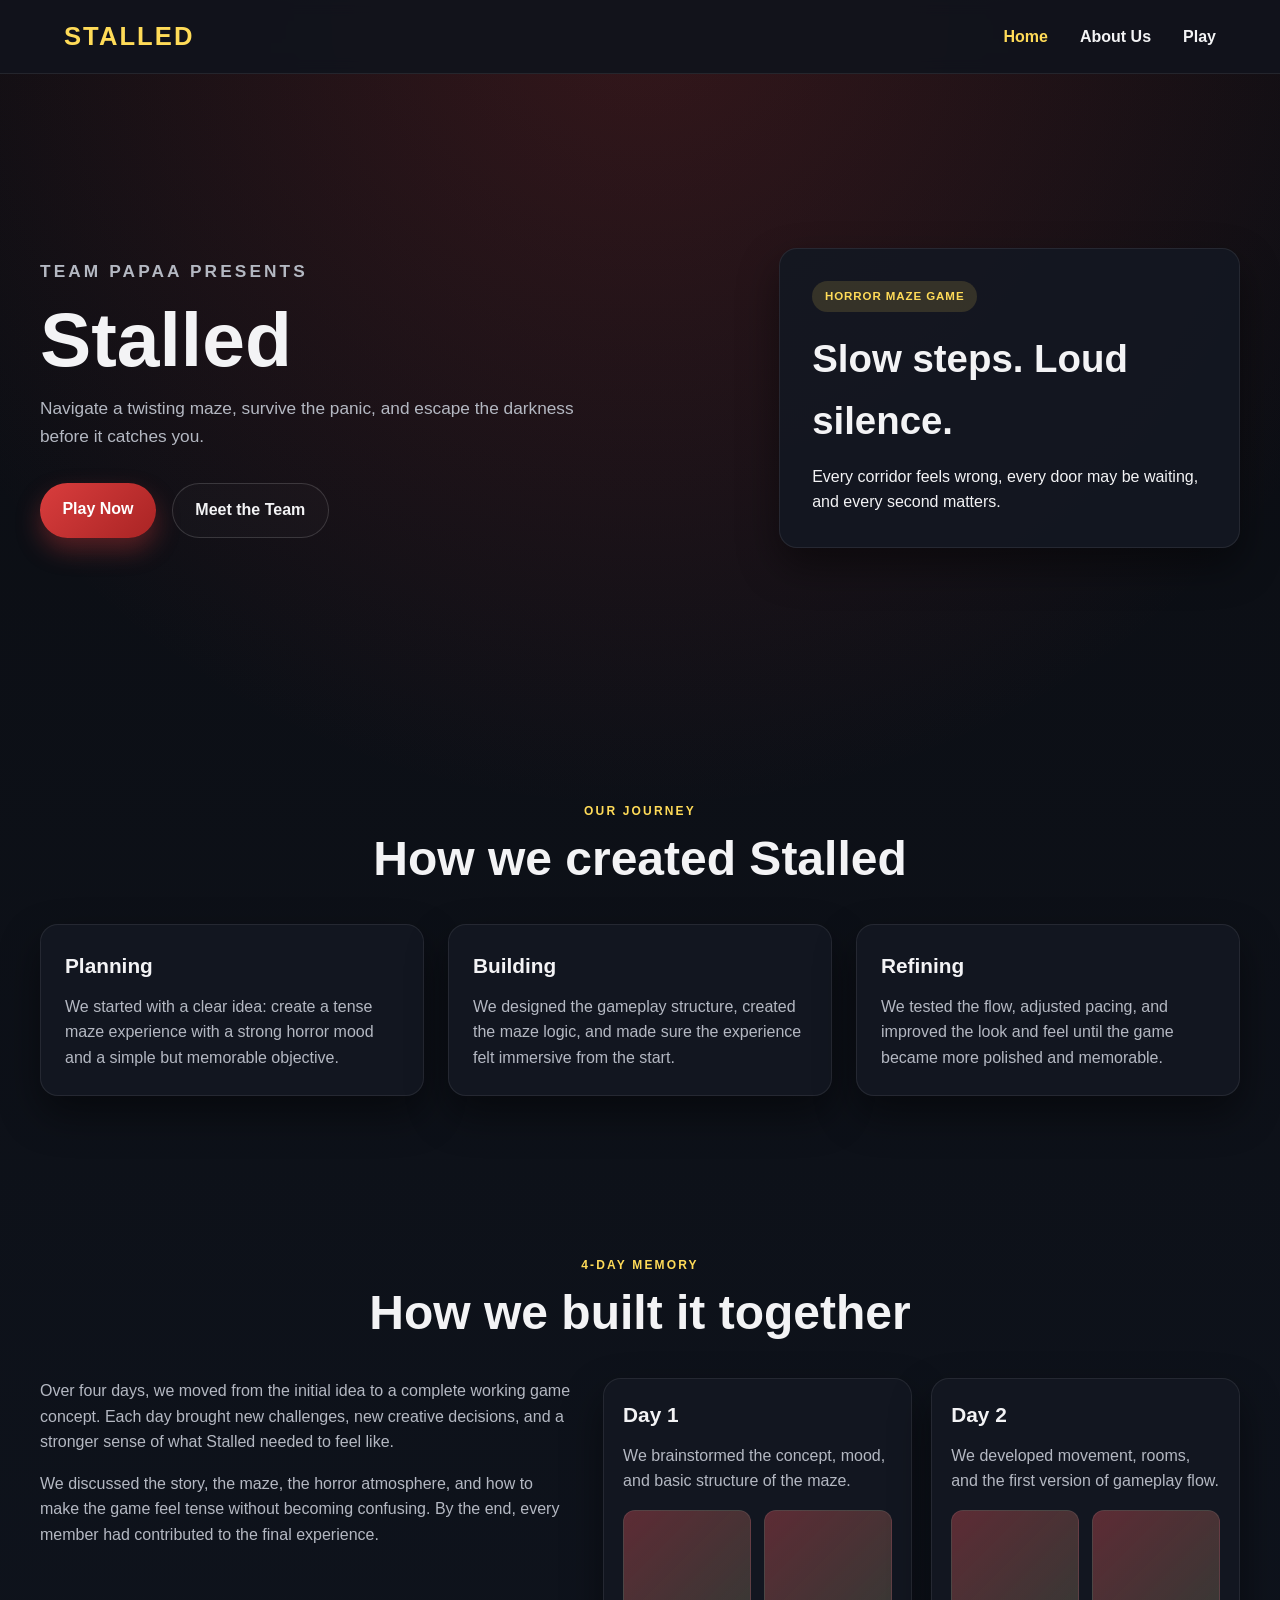
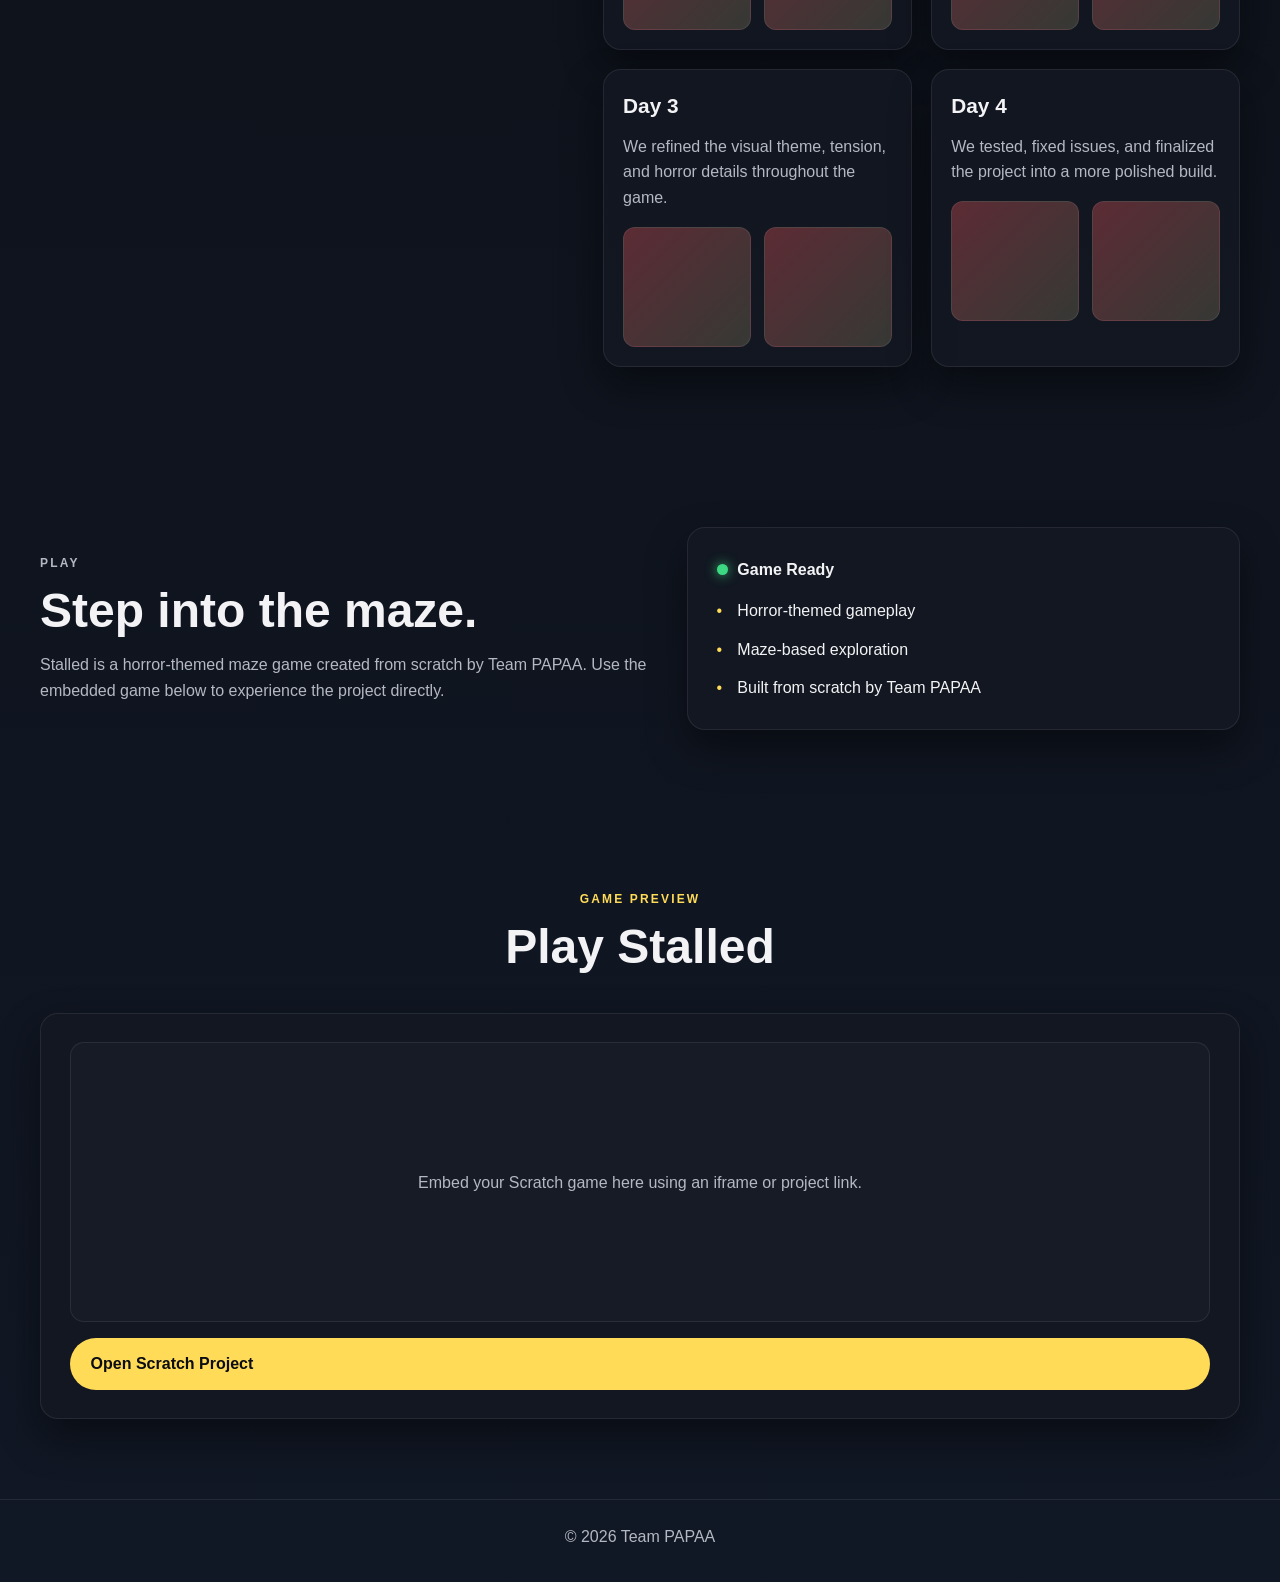
==== index.html @ a06e524e "Initial Commit" ====
<!doctype html>
<html lang="en">
  <head>
    <meta charset="UTF-8" />
    <meta name="viewport" content="width=device-width, initial-scale=1.0" />
    
    <meta
      name="description"
      content="Stalled is a horror-themed maze game created by Team PAPAA."
    />
    <title>Stalled | Team PAPAA</title>
    <link rel="stylesheet" href="style.css" />
  </head>
  <body>
    <header>
      <nav class="navbar" aria-label="Main navigation">
        <div class="nav-logo">Stalled</div>
        <ul class="nav-links">
          <li><a href="#home">Home</a></li>
          <li><a href="about.html">About Us</a></li>
          <li><a href="#play">Play</a></li>
        </ul>
      </nav>
    </header>

    <main>
      <section id="home" class="hero">
        <div class="hero-copy">
          <p class="eyebrow">Team PAPAA presents</p>
          <h1>Stalled</h1>
          <p>
            Navigate a twisting maze, survive the panic, and escape the darkness
            before it catches you.
          </p>
          <div class="hero-actions">
            <a class="button primary" href="#play">Play Now</a>
            <a class="button secondary" href="about.html">Meet the Team</a>
          </div>
        </div>

        <div class="hero-card" aria-label="Game concept card">
          <span class="card-tag">Horror Maze Game</span>
          <h2>Slow steps. Loud silence.</h2>
          <p>
            Every corridor feels wrong, every door may be waiting, and every second
            matters.
          </p>
        </div>
      </section>

      <section class="info-section">
        <div class="section-heading">
          <p class="eyebrow">Our Journey</p>
          <h2>How we created Stalled</h2>
        </div>

        <div class="feature-grid">
          <article class="feature">
            <h3>Planning</h3>
            <p>
              We started with a clear idea: create a tense maze experience with a
              strong horror mood and a simple but memorable objective.
            </p>
          </article>

          <article class="feature">
            <h3>Building</h3>
            <p>
              We designed the gameplay structure, created the maze logic, and made
              sure the experience felt immersive from the start.
            </p>
          </article>

          <article class="feature">
            <h3>Refining</h3>
            <p>
              We tested the flow, adjusted pacing, and improved the look and feel
              until the game became more polished and memorable.
            </p>
          </article>
        </div>
      </section>

      <section class="process-section">
        <div class="section-heading">
          <p class="eyebrow">4-Day Memory</p>
          <h2>How we built it together</h2>
        </div>

        <div class="process-layout">
          <div class="process-copy">
            <p>
              Over four days, we moved from the initial idea to a complete working
              game concept. Each day brought new challenges, new creative decisions,
              and a stronger sense of what Stalled needed to feel like.
            </p>
            <p>
              We discussed the story, the maze, the horror atmosphere, and how to make
              the game feel tense without becoming confusing. By the end, every member
              had contributed to the final experience.
            </p>
          </div>

          <div class="process-grid">
            <article class="day-card">
              <h3>Day 1</h3>
              <p>We brainstormed the concept, mood, and basic structure of the maze.</p>
              <div class="day-gallery">
                <div class="gallery-photo"></div>
                <div class="gallery-photo"></div>
              </div>
            </article>

            <article class="day-card">
              <h3>Day 2</h3>
              <p>We developed movement, rooms, and the first version of gameplay flow.</p>
              <div class="day-gallery">
                <div class="gallery-photo"></div>
                <div class="gallery-photo"></div>
              </div>
            </article>

            <article class="day-card">
              <h3>Day 3</h3>
              <p>We refined the visual theme, tension, and horror details throughout the game.</p>
              <div class="day-gallery">
                <div class="gallery-photo"></div>
                <div class="gallery-photo"></div>
              </div>
            </article>

            <article class="day-card">
              <h3>Day 4</h3>
              <p>We tested, fixed issues, and finalized the project into a more polished build.</p>
              <div class="day-gallery">
                <div class="gallery-photo"></div>
                <div class="gallery-photo"></div>
              </div>
            </article>
          </div>
        </div>
      </section>

      <section id="play" class="play-section">
        <div class="play-copy">
          <p class="eyebrow">Play</p>
          <h2>Step into the maze.</h2>
          <p>
            Stalled is a horror-themed maze game created from scratch by Team PAPAA.
            Use the embedded game below to experience the project directly.
          </p>
        </div>

        <div class="play-panel">
          <div class="status">
            <span class="status-dot"></span>
            <span>Game Ready</span>
          </div>
          <ul>
            <li>Horror-themed gameplay</li>
            <li>Maze-based exploration</li>
            <li>Built from scratch by Team PAPAA</li>
          </ul>
        </div>
      </section>

      <section class="final-showcase">
        <div class="section-heading">
          <p class="eyebrow">Game Preview</p>
          <h2>Play Stalled</h2>
        </div>

        <div class="game-card">
          <div class="embed-box">
            <p>Embed your Scratch game here using an iframe or project link.</p>
          </div>
          <a
            class="scratch-button"
            href="https://www.scratch.mit.edu"
            target="_blank"
            rel="noreferrer"
          >
            Open Scratch Project
          </a>
        </div>
      </section>
    </main>

    <footer class="site-footer">
      <p>© <span id="year"></span> Team PAPAA</p>
    </footer>

    <script src="script.js"></script>
  </body>
</html>
---- style.css ----
:root {
  --bg: #0b0d12;
  --bg-soft: #151922;
  --panel: rgba(19, 24, 34, 0.9);
  --panel-border: rgba(255, 255, 255, 0.08);
  --text: #f3f3f5;
  --muted: #b4b8c2;
  --primary: #d93d3d;
  --primary-dark: #a92424;
  --accent: #ffdb58;
  --accent-soft: rgba(255, 219, 88, 0.14);
  --shadow: rgba(0, 0, 0, 0.45);
}

* {
  margin: 0;
  padding: 0;
  box-sizing: border-box;
  font-family: "Segoe UI", Tahoma, Geneva, Verdana, sans-serif;
}

html {
  scroll-behavior: smooth;
}

body {
  background:
    radial-gradient(circle at top, rgba(217, 61, 61, 0.2), transparent 25%),
    linear-gradient(180deg, var(--bg) 0%, #111825 100%);
  color: var(--text);
  line-height: 1.6;
}

a {
  color: inherit;
}

img {
  max-width: 100%;
  display: block;
}

.navbar {
  display: flex;
  justify-content: space-between;
  align-items: center;
  padding: 1rem 5%;
  background-color: rgba(17, 20, 28, 0.95);
  color: white;
  position: sticky;
  top: 0;
  z-index: 1000;
  border-bottom: 1px solid rgba(255, 255, 255, 0.08);
  backdrop-filter: blur(8px);
}

.nav-logo {
  font-size: 1.6rem;
  font-weight: 800;
  letter-spacing: 0.08em;
  text-transform: uppercase;
  color: var(--accent);
}

.nav-links {
  display: flex;
  list-style: none;
  gap: 2rem;
}

.nav-links a {
  text-decoration: none;
  color: var(--text);
  font-weight: 600;
  transition: color 0.3s ease, transform 0.2s ease;
}

.nav-links a:hover,
.nav-links a.active {
  color: var(--accent);
  transform: translateY(-1px);
}

main {
  width: min(1200px, calc(100% - 2rem));
  margin: 0 auto;
}

.hero,
.info-section,
.play-section,
.process-section,
.about-story,
.team-section,
.final-showcase {
  padding: 5rem 0;
}

.about-story {
  min-height: 100vh;
  display: flex;
  align-items: center;
  justify-content: center;
  padding-top: 3rem;
}

.story-stage {
  width: min(1200px, calc(100% - 2rem));
  margin: 0 auto;
  display: grid;
  grid-template-columns: minmax(0, 1.2fr) minmax(320px, 0.8fr);
  align-items: center;
  gap: 2rem;
  min-height: 36vh;
}

.letter-reveal {
  --slide-dir: 1;
  display: flex;
  justify-content: center;
  align-items: center;
  gap: 0.4rem;
  flex-wrap: wrap;
  width: 100%;
  min-height: 150px;
  transition: transform 0.8s ease;
}

.story-panel {
  display: flex;
  align-items: center;
  justify-content: center;
  min-height: 300px;
}

.story-panel .member-story {
  display: grid;
  width: 100%;
  max-width: 520px;
  grid-template-columns: 180px 1fr;
  gap: 1rem;
  align-items: center;
  margin: 0;
  padding: 1.25rem;
  border-radius: 22px;
  background: rgba(19, 24, 34, 0.7);
  border: 1px solid rgba(255, 255, 255, 0.08);
  box-shadow: 0 22px 40px rgba(0, 0, 0, 0.25);
  opacity: 1;
  transform: none;
}

.story-panel .member-story.active {
  animation: storyReveal 0.9s cubic-bezier(0.22, 1, 0.36, 1);
}

.papaa-letter {
  display: inline-flex;
  align-items: center;
  justify-content: center;
  min-width: 100px;
  height: 100px;
  border-radius: 20px;
  font-size: clamp(3rem, 7vw, 5.5rem);
  font-weight: 800;
  color: rgba(255, 255, 255, 0.18);
  background: transparent;
  transition: all 0.7s ease;
  transform: translateX(0) scale(0.85);
  opacity: 0.25;
}

.papaa-letter.is-active {
  color: var(--accent);
  transform: translateX(-10px) scale(1.18);
  opacity: 1;
  text-shadow: 0 0 24px rgba(255, 219, 88, 0.45);
  animation: letterReveal 0.9s cubic-bezier(0.22, 1, 0.36, 1);
}

@keyframes letterReveal {
  0% {
    opacity: 0;
    transform: translateX(calc(var(--slide-dir) * 120px)) scale(0.45);
    filter: blur(5px);
  }
  45% {
    opacity: 0.75;
  }
  100% {
    opacity: 1;
    transform: translateX(-10px) scale(1.18);
    filter: blur(0);
  }
}

.member-role {
  display: inline-block;
  margin-bottom: 0.2rem;
  color: var(--accent);
  font-size: 0.78rem;
  letter-spacing: 0.1em;
  text-transform: uppercase;
  font-weight: 700;
}

.hero {
  display: grid;
  grid-template-columns: 1.2fr 0.8fr;
  align-items: center;
  gap: 3rem;
  min-height: 72vh;
}

.eyebrow {
  text-transform: uppercase;
  letter-spacing: 0.18em;
  color: var(--accent);
  font-size: 0.75rem;
  font-weight: 700;
  margin-bottom: 0.8rem;
}

.hero-copy h1,
.section-heading h2,
.play-copy h2,
.story-header h2 {
  line-height: 1.05;
  margin-bottom: 1rem;
}

.hero-copy h1 {
  font-size: clamp(3rem, 6vw, 5.5rem);
}

.hero-copy p,
.story-header p,
.feature p,
.play-copy p,
.member-card p,
.day-card p,
.team-intro p,
.about-text p,
.game-card p {
  color: var(--muted);
}

.hero-copy p {
  max-width: 560px;
  font-size: 1.08rem;
}

.hero-actions {
  display: flex;
  flex-wrap: wrap;
  gap: 1rem;
  margin-top: 2rem;
}

.button {
  display: inline-block;
  text-decoration: none;
  padding: 0.85rem 1.4rem;
  border-radius: 999px;
  font-weight: 700;
  transition: transform 0.2s ease, box-shadow 0.2s ease;
}

.button:hover {
  transform: translateY(-2px);
}

.button.primary {
  background: linear-gradient(135deg, var(--primary) 0%, var(--primary-dark) 100%);
  color: white;
  box-shadow: 0 12px 25px rgba(217, 61, 61, 0.35);
}

.button.secondary {
  border: 1px solid rgba(255, 255, 255, 0.15);
  color: var(--text);
  background: rgba(255, 255, 255, 0.02);
}

.hero-card,
.feature,
.play-panel,
.game-card,
.day-card,
.member-card,
.about-card,
.photo-card,
.team-photo-card {
  background: var(--panel);
  border: 1px solid var(--panel-border);
  border-radius: 18px;
  box-shadow: 0 18px 40px var(--shadow);
}

.hero-card {
  padding: 2rem;
}

.card-tag {
  display: inline-block;
  padding: 0.4rem 0.8rem;
  border-radius: 999px;
  background: var(--accent-soft);
  color: var(--accent);
  font-size: 0.72rem;
  font-weight: 700;
  letter-spacing: 0.08em;
  text-transform: uppercase;
  margin-bottom: 1rem;
}

.hero-card h2 {
  font-size: clamp(1.7rem, 3vw, 2.5rem);
  margin-bottom: 0.8rem;
}

.section-heading {
  text-align: center;
  margin-bottom: 2.5rem;
}

.section-heading h2,
.play-copy h2,
.story-header h2 {
  font-size: clamp(2rem, 4vw, 3rem);
}

.feature-grid {
  display: grid;
  grid-template-columns: repeat(3, minmax(0, 1fr));
  gap: 1.5rem;
}

.feature {
  padding: 1.5rem;
}

.feature h3,
.member-card h3,
.day-card h3,
.game-card h3 {
  margin-bottom: 0.7rem;
  font-size: 1.3rem;
}

.play-section {
  display: grid;
  grid-template-columns: 1fr 0.9fr;
  align-items: center;
  gap: 2rem;
  padding-bottom: 5rem;
}

.play-panel,
.game-card,
.about-card {
  padding: 1.8rem;
}

.status {
  display: inline-flex;
  align-items: center;
  gap: 0.6rem;
  margin-bottom: 1rem;
  font-weight: 700;
  color: var(--text);
}

.status-dot {
  width: 0.7rem;
  height: 0.7rem;
  border-radius: 50%;
  background: #3dd982;
  box-shadow: 0 0 12px rgba(61, 217, 130, 0.9);
}

.play-panel ul {
  list-style: none;
  display: grid;
  gap: 0.8rem;
}

.play-panel li {
  position: relative;
  padding-left: 1.3rem;
}

.play-panel li::before {
  content: "•";
  position: absolute;
  left: 0;
  color: var(--accent);
}

.game-card {
  display: flex;
  flex-direction: column;
  gap: 1rem;
}

.embed-box {
  background: rgba(255, 255, 255, 0.02);
  border: 1px solid rgba(255, 255, 255, 0.08);
  border-radius: 14px;
  min-height: 280px;
  display: flex;
  align-items: center;
  justify-content: center;
  padding: 1.5rem;
  text-align: center;
  color: var(--muted);
}

.scratch-button {
  display: inline-block;
  text-decoration: none;
  background: #ffdb58;
  color: #0b0d12;
  font-weight: 800;
  padding: 0.8rem 1.3rem;
  border-radius: 999px;
  transition: transform 0.2s ease;
}

.scratch-button:hover {
  transform: translateY(-2px);
}

.process-layout {
  display: grid;
  grid-template-columns: 1fr 1.2fr;
  gap: 2rem;
  align-items: start;
}

.process-copy {
  display: flex;
  flex-direction: column;
  gap: 1rem;
}

.process-copy h2 {
  font-size: clamp(2.1rem, 3vw, 3rem);
}

.process-copy p {
  color: var(--muted);
}

.process-grid {
  display: grid;
  grid-template-columns: repeat(2, minmax(0, 1fr));
  gap: 1.2rem;
}

.day-card {
  padding: 1.2rem;
}

.day-gallery {
  display: grid;
  grid-template-columns: repeat(2, minmax(0, 1fr));
  gap: 0.8rem;
  margin-top: 1rem;
}

.gallery-photo {
  min-height: 120px;
  border-radius: 12px;
  background:
    linear-gradient(135deg, rgba(217, 61, 61, 0.35), rgba(255, 219, 88, 0.12)),
    #1a2230;
  border: 1px solid rgba(255, 255, 255, 0.08);
}

.story-header {
  text-align: center;
  margin-bottom: 2rem;
}

.team-grid {
  display: grid;
  grid-template-columns: repeat(5, minmax(0, 1fr));
  gap: 1rem;
}

.member-card {
  padding: 1rem;
}

.member-photo {
  width: 100%;
  min-height: 180px;
  border-radius: 14px;
  margin-bottom: 1rem;
  background: linear-gradient(135deg, rgba(255, 219, 88, 0.18), rgba(217, 61, 61, 0.18)), #1a2230;
  border: 1px solid rgba(255, 255, 255, 0.08);
}

.member-role {
  display: inline-block;
  margin-bottom: 0.7rem;
  color: var(--accent);
  font-weight: 700;
  font-size: 0.78rem;
  letter-spacing: 0.08em;
  text-transform: uppercase;
}

.member-story {
  display: none;
  grid-template-columns: 220px 1fr;
  gap: 1rem;
  align-items: center;
  max-width: 980px;
  margin: 0 auto 0.75rem;
  padding: 1.1rem 1.5rem;
  border: 1px solid rgba(255, 255, 255, 0.08);
  border-radius: 22px;
  background: rgba(19, 24, 34, 0.7);
  opacity: 0;
  transform: translateY(18px);
  transition: opacity 0.7s ease, transform 0.8s ease;
}

.member-story.active {
  display: grid;
  opacity: 1;
  transform: translateY(0);
  box-shadow: 0 22px 40px rgba(0, 0, 0, 0.25);
  animation: storyReveal 0.9s cubic-bezier(0.22, 1, 0.36, 1);
}


@keyframes storyReveal {
  0% {
    opacity: 0;
    transform: translateX(32px) translateY(12px);
  }
  100% {
    opacity: 1;
    transform: translateX(0) translateY(0);
  }
}

.story-copy {
  display: flex;
  flex-direction: column;
  gap: 0.7rem;
  opacity: 0;
  transform: translateY(12px);
  animation: storyCopyReveal 0.8s ease forwards;
  animation-delay: 0.45s;
}

@keyframes storyCopyReveal {
  0% {
    opacity: 0;
    transform: translateY(18px);
  }
  100% {
    opacity: 1;
    transform: translateY(0);
  }
}

.story-visual {
  width: 100%;
}

.story-photo {
  width: 100%;
  min-height: 220px;
  border-radius: 18px;
  background: linear-gradient(135deg, rgba(255, 219, 88, 0.2), rgba(217, 61, 61, 0.2)), #1a2230;
  border: 1px solid rgba(255, 255, 255, 0.08);
}

.story-copy {
  display: flex;
  flex-direction: column;
  gap: 0.7rem;
}

.story-copy h3 {
  font-size: clamp(1.8rem, 3vw, 2.8rem);
}

.story-copy p {
  color: var(--muted);
}

.member-story .member-role {
  margin-bottom: 0;
}

.team-photo-card {
  padding: 1.2rem;
  margin-top: 2rem;
}

.group-photo {
  min-height: 260px;
  border-radius: 16px;
  background: linear-gradient(135deg, rgba(255, 219, 88, 0.15), rgba(217, 61, 61, 0.15)), #1a2230;
  border: 1px solid rgba(255, 255, 255, 0.08);
}

.site-footer {
  text-align: center;
  padding: 1.5rem 1rem 2rem;
  color: var(--muted);
  border-top: 1px solid rgba(255, 255, 255, 0.08);
}

@media (max-width: 980px) {
  .team-grid {
    grid-template-columns: repeat(2, minmax(0, 1fr));
  }

  .process-layout {
    grid-template-columns: 1fr;
  }
}

@media (max-width: 768px) {
  .hero,
  .play-section,
  .feature-grid,
  .process-grid {
    grid-template-columns: 1fr;
  }

  .hero {
    min-height: auto;
    padding-top: 3rem;
  }

  .navbar {
    flex-direction: column;
    gap: 0.8rem;
    padding: 1rem 1.25rem;
  }

  .nav-links {
    gap: 1rem;
    font-size: 0.92rem;
    flex-wrap: wrap;
    justify-content: center;
  }

  .team-grid {
    grid-template-columns: 1fr;
  }
}
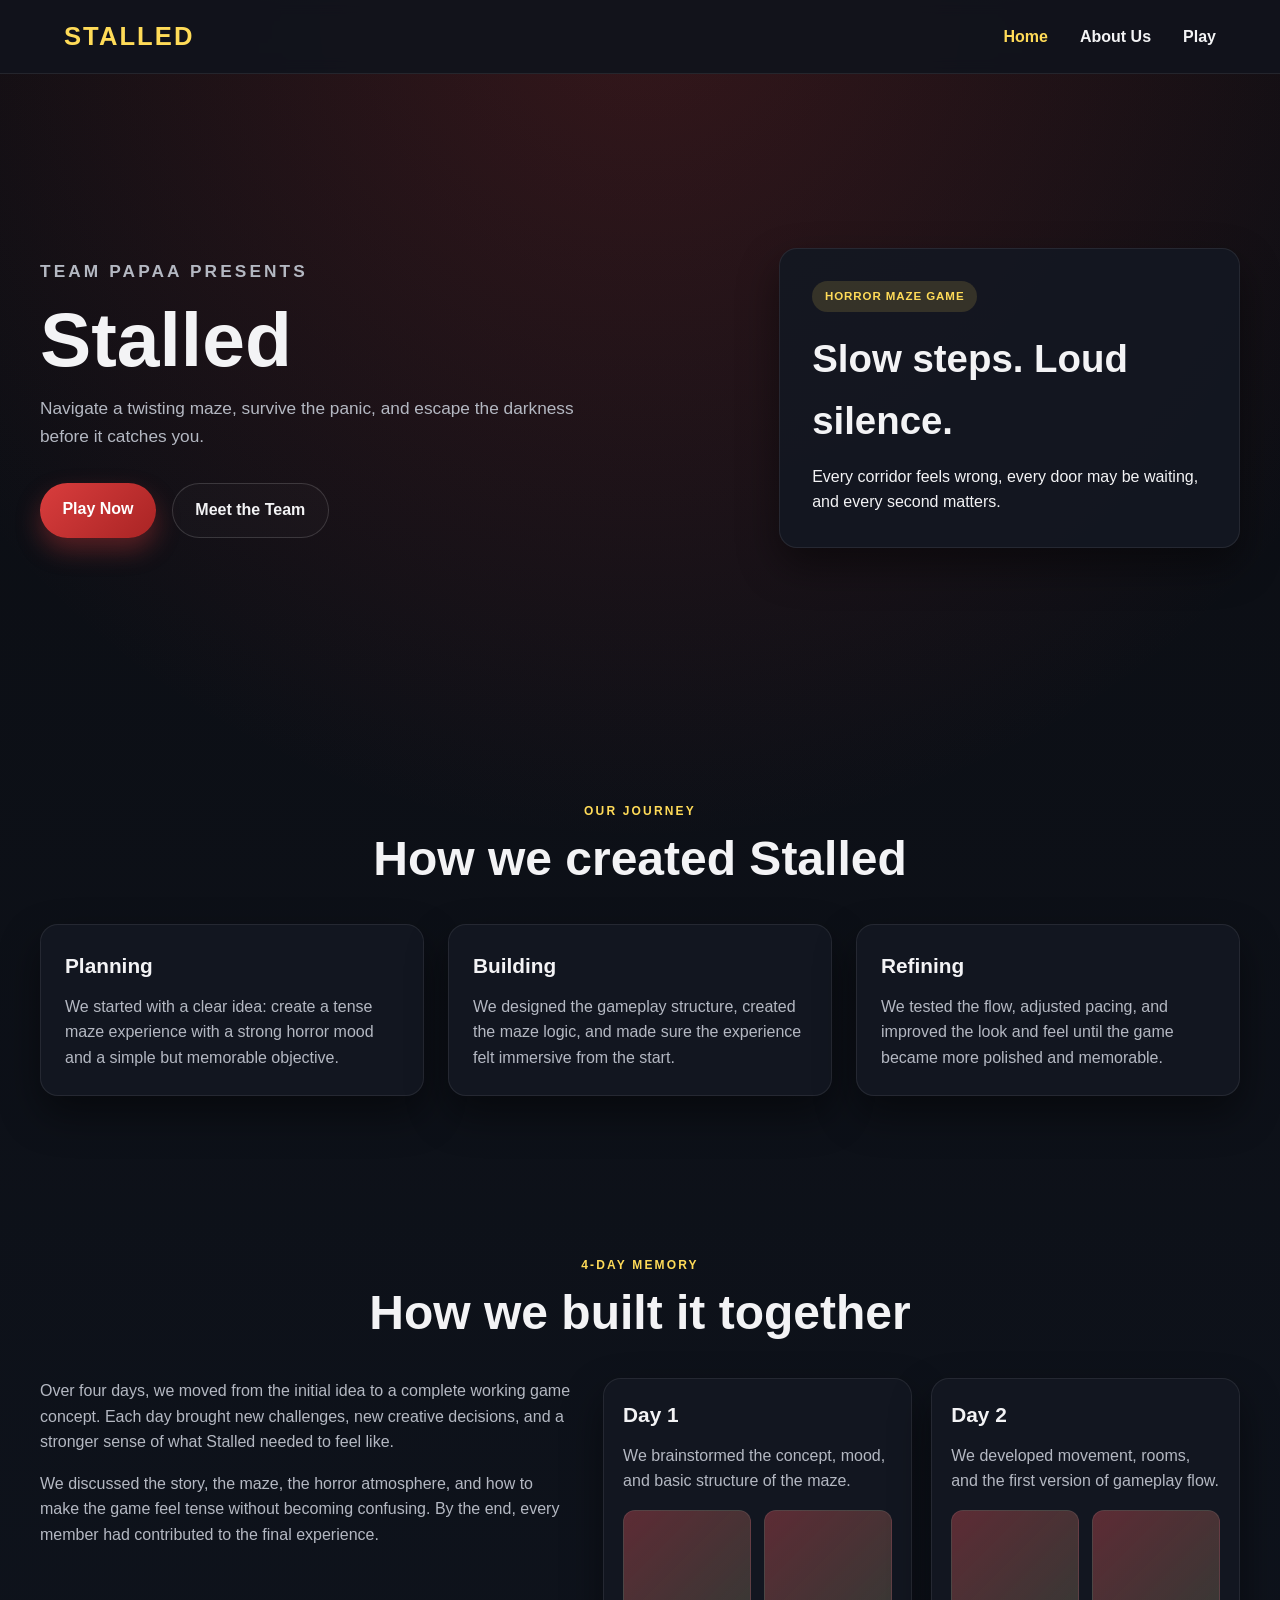
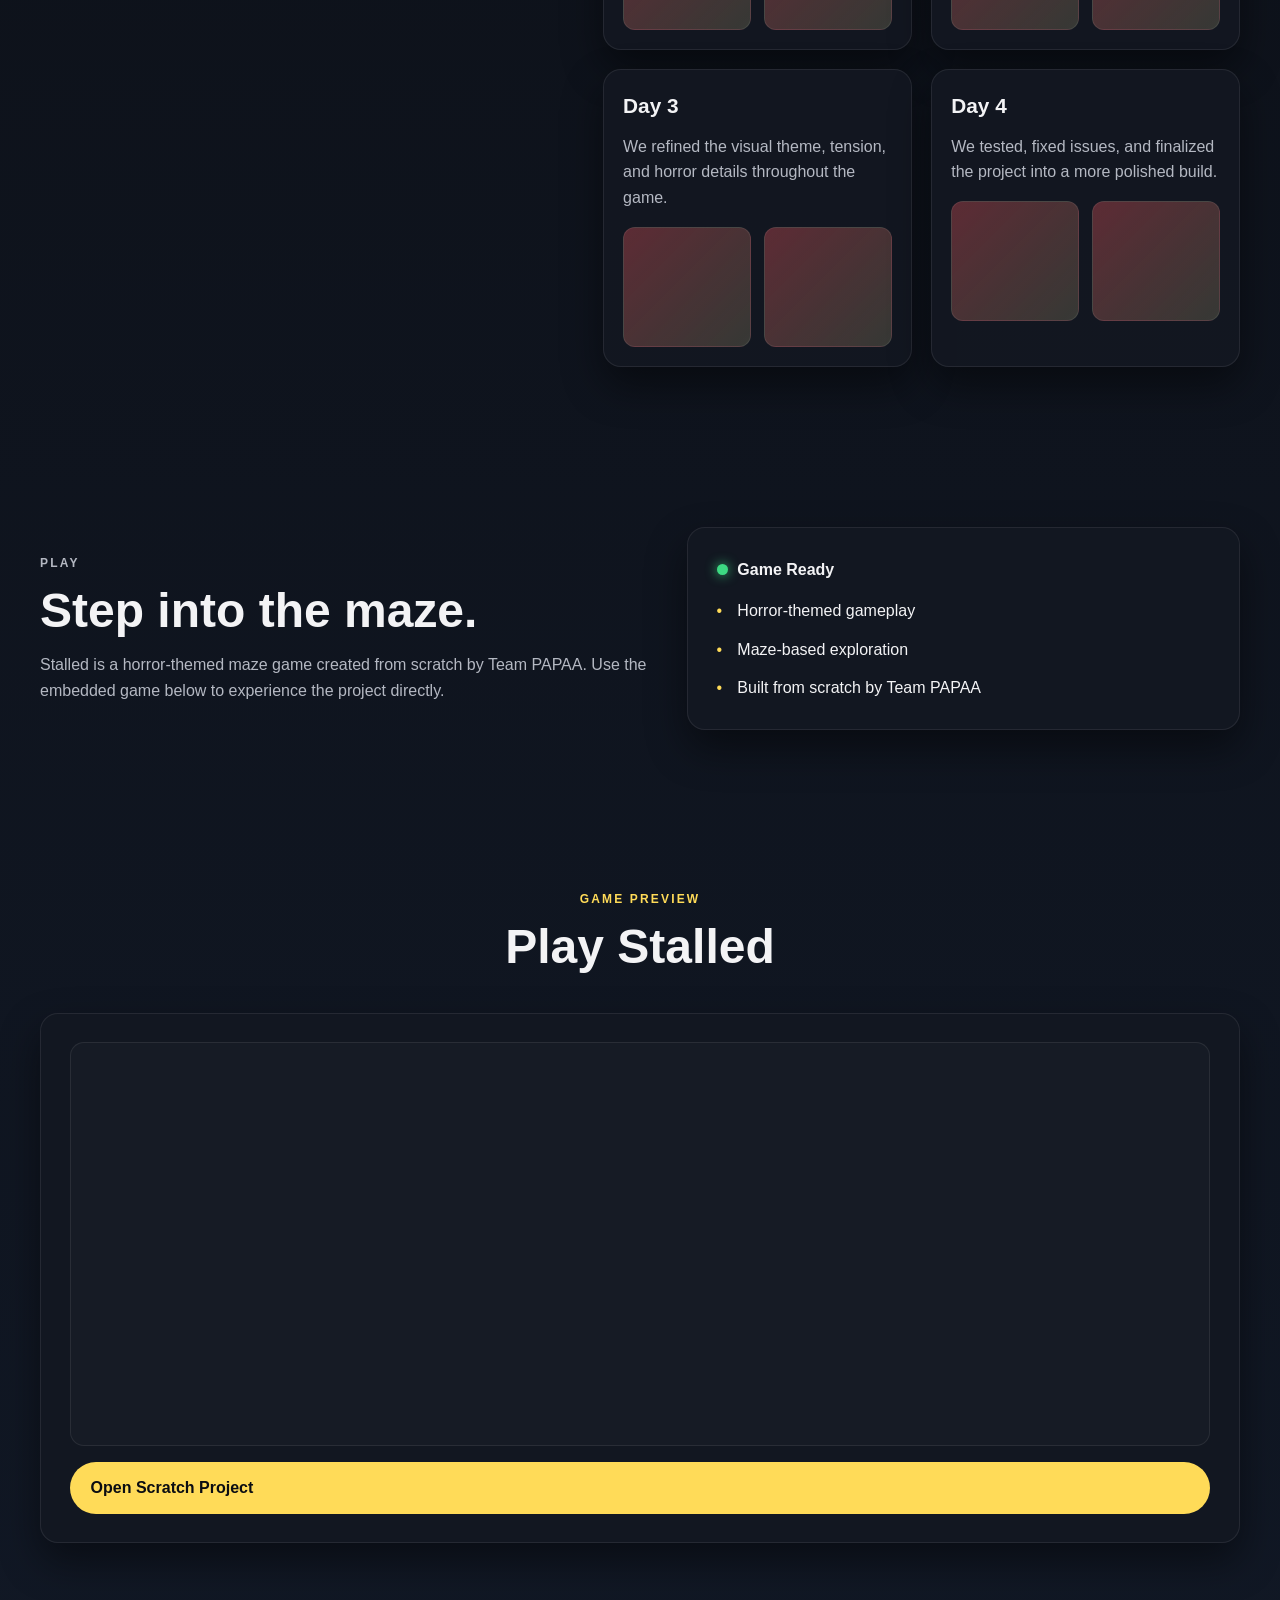
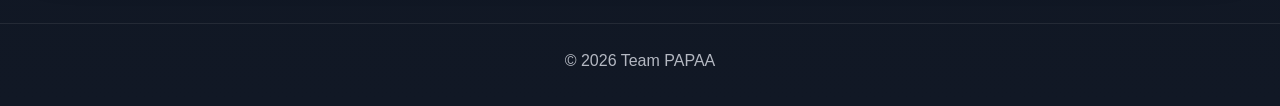
==== commit b6c9598c: "Update play link to Scratch and embed game iframe in index.html; add new image" ====
--- a/index.html
+++ b/index.html
@@ -18,7 +18,9 @@
         <ul class="nav-links">
           <li><a href="#home">Home</a></li>
           <li><a href="about.html">About Us</a></li>
-          <li><a href="#play">Play</a></li>
+          <li>
+            <a href="https://scratch.mit.edu/projects/1378056136/embed">Play</a>
+          </li>
         </ul>
       </nav>
     </header>
@@ -172,11 +174,20 @@
 
         <div class="game-card">
           <div class="embed-box">
-            <p>Embed your Scratch game here using an iframe or project link.</p>
+            <iframe
+              src="https://scratch.mit.edu/projects/1378056136/embed"
+              title="Play Stalled on Scratch"
+              allowtransparency="true"
+              width="485"
+              height="402"
+              frameborder="0"
+              scrolling="no"
+              allowfullscreen
+            ></iframe>
           </div>
           <a
             class="scratch-button"
-            href="https://www.scratch.mit.edu"
+            href="https://scratch.mit.edu/projects/1378056136/"
             target="_blank"
             rel="noreferrer"
           >
--- a/style.css
+++ b/style.css
@@ -407,13 +407,17 @@
   background: rgba(255, 255, 255, 0.02);
   border: 1px solid rgba(255, 255, 255, 0.08);
   border-radius: 14px;
-  min-height: 280px;
   display: flex;
   align-items: center;
   justify-content: center;
-  padding: 1.5rem;
-  text-align: center;
-  color: var(--muted);
+  overflow: hidden;
+}
+
+.embed-box iframe {
+  display: block;
+  width: 485px;
+  max-width: 100%;
+  border: 0;
 }
 
 .scratch-button {
@@ -571,14 +575,23 @@
 
 .story-visual {
   width: 100%;
+  overflow: hidden;
+  border-radius: 18px;
 }
 
 .story-photo {
   width: 100%;
   min-height: 220px;
+  height: 280px;
+  object-fit: cover;
+  object-position: center;
   border-radius: 18px;
-  background: linear-gradient(135deg, rgba(255, 219, 88, 0.2), rgba(217, 61, 61, 0.2)), #1a2230;
   border: 1px solid rgba(255, 255, 255, 0.08);
+}
+
+.story-photo.tight-crop {
+  transform: scale(1.7);
+  transform-origin: center center;
 }
 
 .story-copy {
@@ -605,9 +618,13 @@
 }
 
 .group-photo {
+  display: block;
+  width: 100%;
+  height: auto;
+  max-height: 620px;
+  object-fit: cover;
   min-height: 260px;
   border-radius: 16px;
-  background: linear-gradient(135deg, rgba(255, 219, 88, 0.15), rgba(217, 61, 61, 0.15)), #1a2230;
   border: 1px solid rgba(255, 255, 255, 0.08);
 }
 
@@ -657,5 +674,32 @@
   .team-grid {
     grid-template-columns: 1fr;
   }
-}
-
+
+  .story-stage {
+    grid-template-columns: 1fr;
+    gap: 1.5rem;
+    min-height: auto;
+  }
+
+  .letter-reveal {
+    gap: 0.25rem;
+  }
+
+  .papaa-letter {
+    min-width: 70px;
+    height: 70px;
+    font-size: clamp(2rem, 5vw, 4rem);
+  }
+
+  .member-story {
+    grid-template-columns: 1fr;
+    gap: 1rem;
+    max-width: 100%;
+  }
+
+  .story-photo {
+    min-height: 160px;
+    height: 220px;
+  }
+}
+
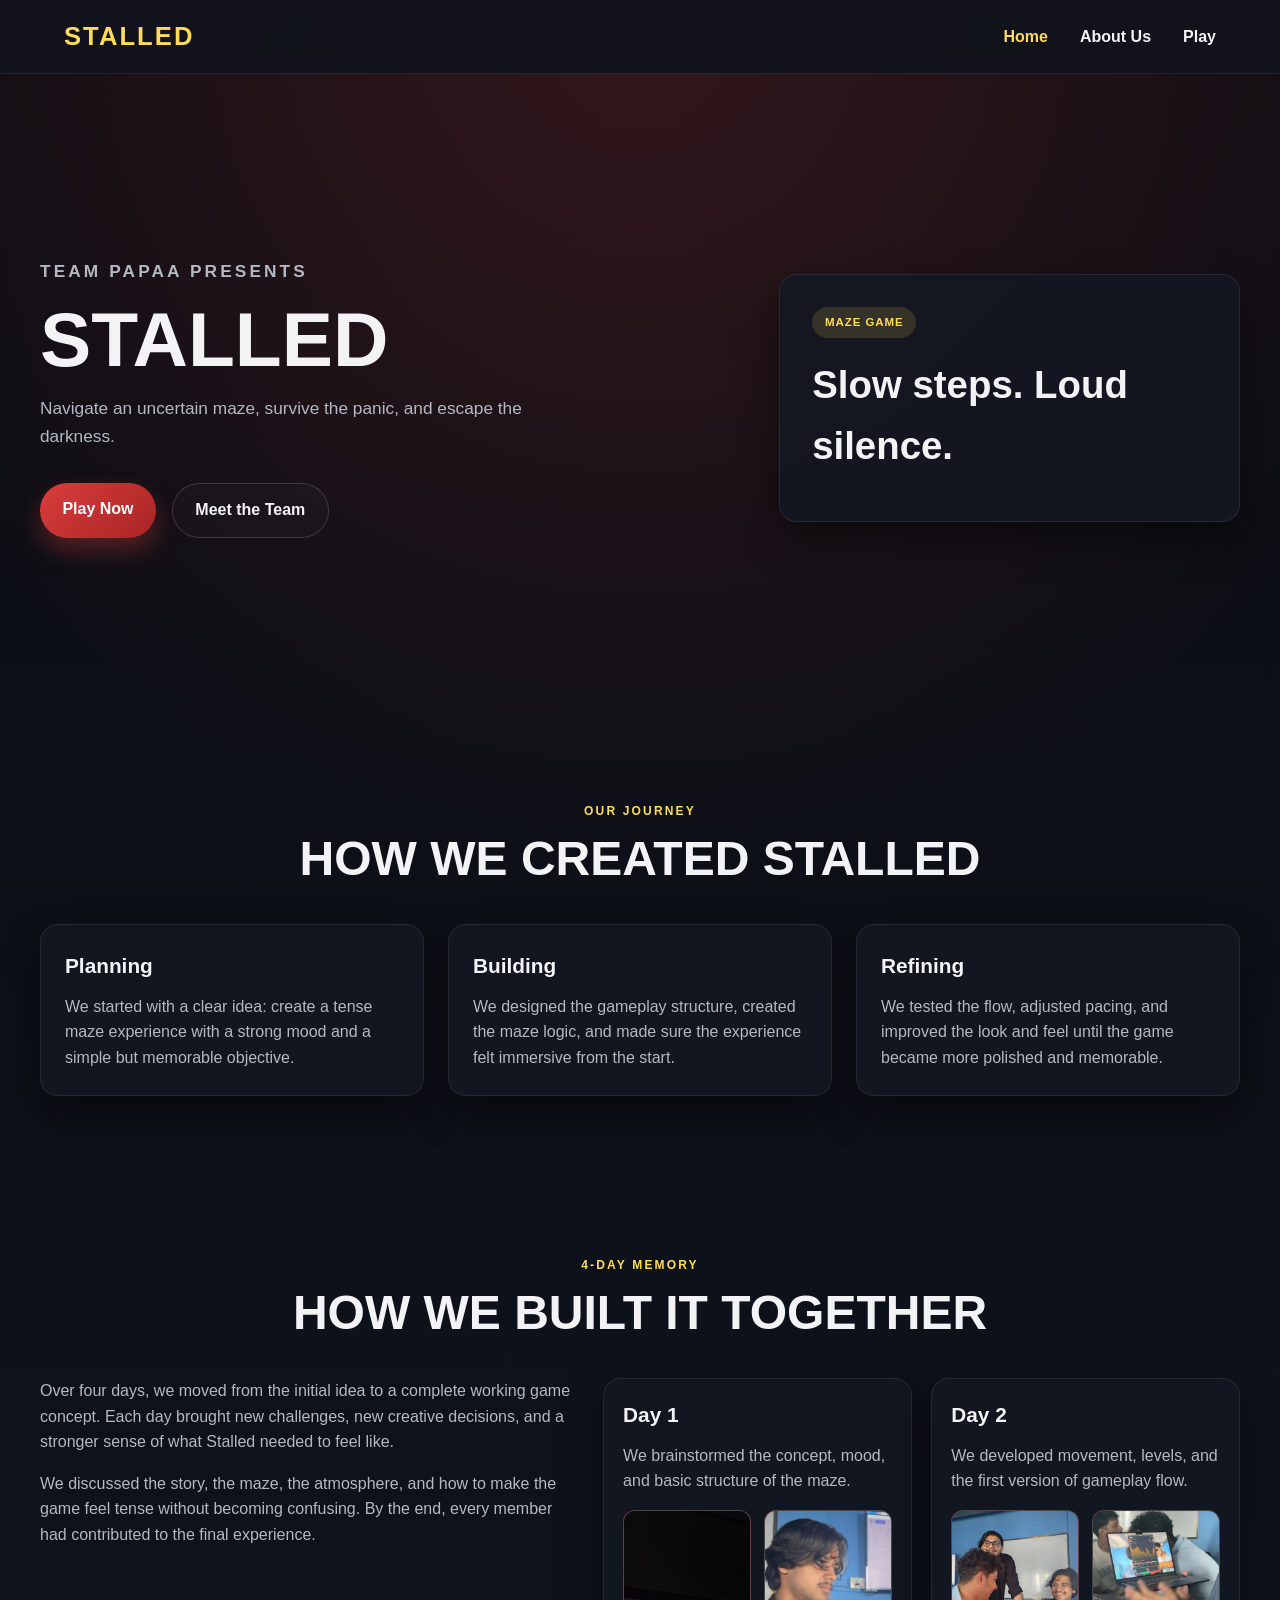
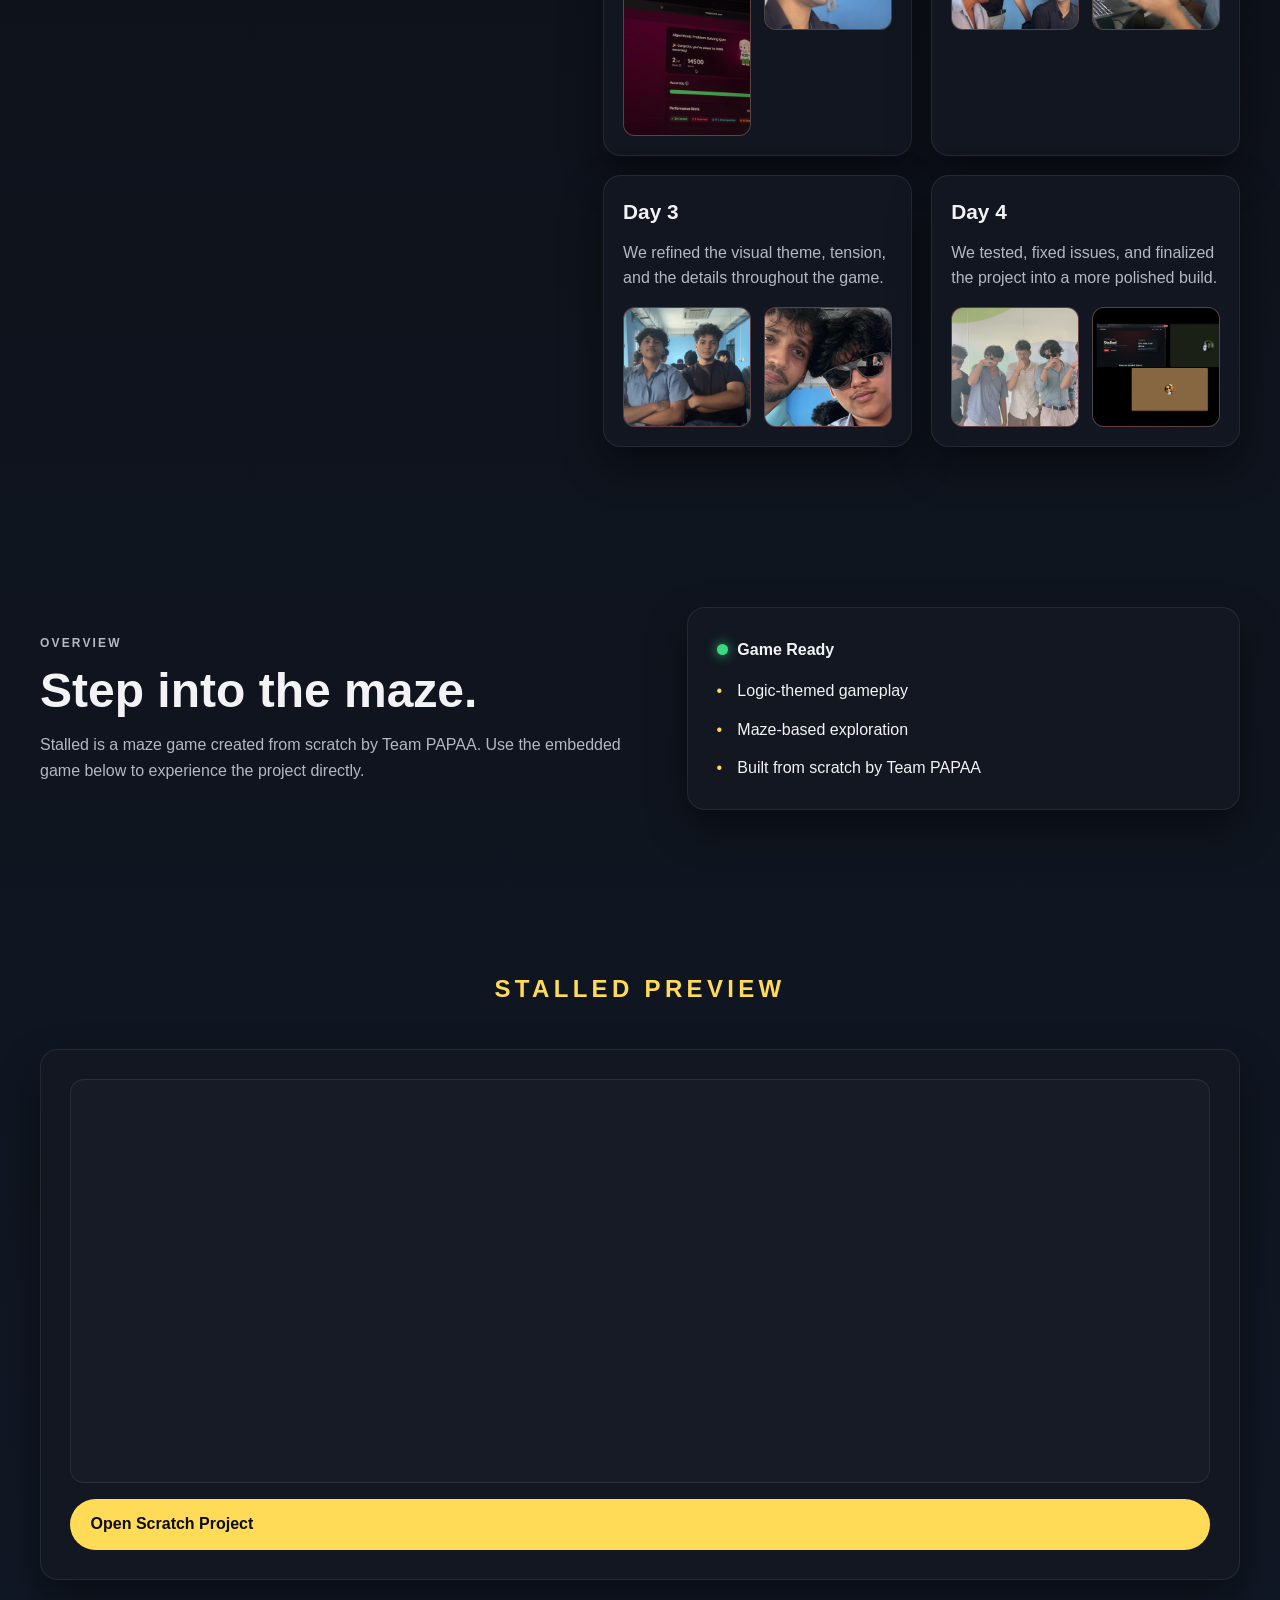
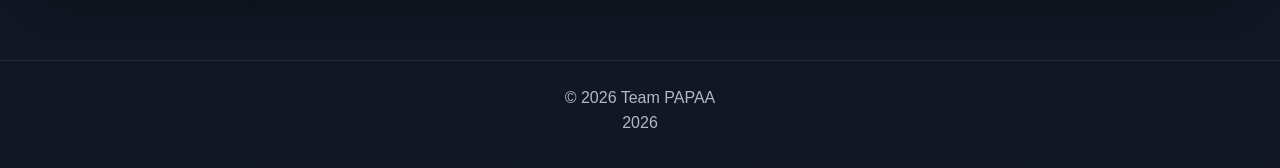
==== commit f985859a: "updated game making process images and changed font styles in the homepage" ====
--- a/index.html
+++ b/index.html
@@ -3,7 +3,7 @@
   <head>
     <meta charset="UTF-8" />
     <meta name="viewport" content="width=device-width, initial-scale=1.0" />
-    
+
     <meta
       name="description"
       content="Stalled is a horror-themed maze game created by Team PAPAA."
@@ -19,7 +19,7 @@
           <li><a href="#home">Home</a></li>
           <li><a href="about.html">About Us</a></li>
           <li>
-            <a href="https://scratch.mit.edu/projects/1378056136/embed">Play</a>
+            <a href="https://scratch.mit.edu/projects/1378317345/">Play</a>
           </li>
         </ul>
       </nav>
@@ -29,10 +29,10 @@
       <section id="home" class="hero">
         <div class="hero-copy">
           <p class="eyebrow">Team PAPAA presents</p>
-          <h1>Stalled</h1>
+          <h1>STALLED</h1>
           <p>
-            Navigate a twisting maze, survive the panic, and escape the darkness
-            before it catches you.
+            Navigate an uncertain maze, survive the panic, and escape the
+            darkness.
           </p>
           <div class="hero-actions">
             <a class="button primary" href="#play">Play Now</a>
@@ -41,43 +41,39 @@
         </div>
 
         <div class="hero-card" aria-label="Game concept card">
-          <span class="card-tag">Horror Maze Game</span>
+          <span class="card-tag">Maze Game</span>
           <h2>Slow steps. Loud silence.</h2>
-          <p>
-            Every corridor feels wrong, every door may be waiting, and every second
-            matters.
-          </p>
         </div>
       </section>
 
       <section class="info-section">
         <div class="section-heading">
           <p class="eyebrow">Our Journey</p>
-          <h2>How we created Stalled</h2>
+          <h2>HOW WE CREATED STALLED</h2>
         </div>
 
         <div class="feature-grid">
           <article class="feature">
             <h3>Planning</h3>
             <p>
-              We started with a clear idea: create a tense maze experience with a
-              strong horror mood and a simple but memorable objective.
+              We started with a clear idea: create a tense maze experience with
+              a strong mood and a simple but memorable objective.
             </p>
           </article>
 
           <article class="feature">
             <h3>Building</h3>
             <p>
-              We designed the gameplay structure, created the maze logic, and made
-              sure the experience felt immersive from the start.
+              We designed the gameplay structure, created the maze logic, and
+              made sure the experience felt immersive from the start.
             </p>
           </article>
 
           <article class="feature">
             <h3>Refining</h3>
             <p>
-              We tested the flow, adjusted pacing, and improved the look and feel
-              until the game became more polished and memorable.
+              We tested the flow, adjusted pacing, and improved the look and
+              feel until the game became more polished and memorable.
             </p>
           </article>
         </div>
@@ -86,57 +82,110 @@
       <section class="process-section">
         <div class="section-heading">
           <p class="eyebrow">4-Day Memory</p>
-          <h2>How we built it together</h2>
+          <h2>HOW WE BUILT IT TOGETHER</h2>
         </div>
 
         <div class="process-layout">
           <div class="process-copy">
             <p>
-              Over four days, we moved from the initial idea to a complete working
-              game concept. Each day brought new challenges, new creative decisions,
-              and a stronger sense of what Stalled needed to feel like.
-            </p>
-            <p>
-              We discussed the story, the maze, the horror atmosphere, and how to make
-              the game feel tense without becoming confusing. By the end, every member
-              had contributed to the final experience.
+              Over four days, we moved from the initial idea to a complete
+              working game concept. Each day brought new challenges, new
+              creative decisions, and a stronger sense of what Stalled needed to
+              feel like.
+            </p>
+            <p>
+              We discussed the story, the maze, the atmosphere, and how to make
+              the game feel tense without becoming confusing. By the end, every
+              member had contributed to the final experience.
             </p>
           </div>
 
           <div class="process-grid">
             <article class="day-card">
               <h3>Day 1</h3>
-              <p>We brainstormed the concept, mood, and basic structure of the maze.</p>
-              <div class="day-gallery">
-                <div class="gallery-photo"></div>
-                <div class="gallery-photo"></div>
+              <p>
+                We brainstormed the concept, mood, and basic structure of the
+                maze.
+              </p>
+              <div class="day-gallery">
+                <img
+                  class="gallery-photo"
+                  src="images/day_1/WhatsApp%20Image%202026-09-02%20at%2020.06.49.jpeg"
+                  alt="Team planning during day 1"
+                  loading="lazy"
+                />
+                <img
+                  class="gallery-photo"
+                  src="images/day_1/WhatsApp%20Image%202026-09-02%20at%2020.14.37.jpeg"
+                  alt="Day 1 project work"
+                  loading="lazy"
+                />
               </div>
             </article>
 
             <article class="day-card">
               <h3>Day 2</h3>
-              <p>We developed movement, rooms, and the first version of gameplay flow.</p>
-              <div class="day-gallery">
-                <div class="gallery-photo"></div>
-                <div class="gallery-photo"></div>
+              <p>
+                We developed movement, levels, and the first version of gameplay
+                flow.
+              </p>
+              <div class="day-gallery">
+                <img
+                  class="gallery-photo"
+                  src="images/day_2/WhatsApp%20Image%202026-09-02%20at%2020.12.03.jpeg"
+                  alt="Team developing the game during day 2"
+                  loading="lazy"
+                />
+                <img
+                  class="gallery-photo"
+                  src="images/day_2/WhatsApp%20Image%202026-09-02%20at%2020.12.29.jpeg"
+                  alt="Day 2 project work"
+                  loading="lazy"
+                />
               </div>
             </article>
 
             <article class="day-card">
               <h3>Day 3</h3>
-              <p>We refined the visual theme, tension, and horror details throughout the game.</p>
-              <div class="day-gallery">
-                <div class="gallery-photo"></div>
-                <div class="gallery-photo"></div>
+              <p>
+                We refined the visual theme, tension, and the details throughout
+                the game.
+              </p>
+              <div class="day-gallery">
+                <img
+                  class="gallery-photo"
+                  src="images/day_3/IMG_4709.JPG.jpeg"
+                  alt="Team refining the game during day 3"
+                  loading="lazy"
+                />
+                <img
+                  class="gallery-photo"
+                  src="images/day_3/WhatsApp%20Image%202026-09-02%20at%2020.14.26.jpeg"
+                  alt="Day 3 project work"
+                  loading="lazy"
+                />
               </div>
             </article>
 
             <article class="day-card">
               <h3>Day 4</h3>
-              <p>We tested, fixed issues, and finalized the project into a more polished build.</p>
-              <div class="day-gallery">
-                <div class="gallery-photo"></div>
-                <div class="gallery-photo"></div>
+              <p>
+                We tested, fixed issues, and finalized the project into a more
+                polished build.
+              </p>
+              <div class="day-gallery">
+                <img
+                  class="gallery-photo"
+                  src="images/day_4/IMG_4740.webp"
+                  alt="Team testing the game during day 4"
+                  loading="lazy"
+                />
+                <img
+                  class="gallery-photo"
+                  src="images/day_4/Screenshot_2026-09-02_000902.webp"
+                  alt="Day 4 project work"
+                  loading="lazy"
+                />
               </div>
             </article>
           </div>
@@ -145,10 +194,10 @@
 
       <section id="play" class="play-section">
         <div class="play-copy">
-          <p class="eyebrow">Play</p>
+          <p class="eyebrow">OVERVIEW</p>
           <h2>Step into the maze.</h2>
           <p>
-            Stalled is a horror-themed maze game created from scratch by Team PAPAA.
+            Stalled is a maze game created from scratch by Team PAPAA.
             Use the embedded game below to experience the project directly.
           </p>
         </div>
@@ -159,7 +208,7 @@
             <span>Game Ready</span>
           </div>
           <ul>
-            <li>Horror-themed gameplay</li>
+            <li>Logic-themed gameplay</li>
             <li>Maze-based exploration</li>
             <li>Built from scratch by Team PAPAA</li>
           </ul>
@@ -168,15 +217,13 @@
 
       <section class="final-showcase">
         <div class="section-heading">
-          <p class="eyebrow">Game Preview</p>
-          <h2>Play Stalled</h2>
-        </div>
+          <p class="eyebrows">STALLED PREVIEW</p>
+          </div>
 
         <div class="game-card">
           <div class="embed-box">
             <iframe
-              src="https://scratch.mit.edu/projects/1378056136/embed"
-              title="Play Stalled on Scratch"
+              src="https://scratch.mit.edu/projects/1378317345/embed"
               allowtransparency="true"
               width="485"
               height="402"
@@ -187,7 +234,7 @@
           </div>
           <a
             class="scratch-button"
-            href="https://scratch.mit.edu/projects/1378056136/"
+            href="https://scratch.mit.edu/projects/1378317345/"
             target="_blank"
             rel="noreferrer"
           >
@@ -199,6 +246,7 @@
 
     <footer class="site-footer">
       <p>© <span id="year"></span> Team PAPAA</p>
+      2026
     </footer>
 
     <script src="script.js"></script>
--- a/style.css
+++ b/style.css
@@ -217,6 +217,15 @@
   letter-spacing: 0.18em;
   color: var(--accent);
   font-size: 0.75rem;
+  font-weight: 700;
+  margin-bottom: 0.8rem;
+}
+
+.eyebrows {
+  text-transform: uppercase;
+  letter-spacing: 0.18em;
+  color: var(--accent);
+  font-size: 1.5rem;
   font-weight: 700;
   margin-bottom: 0.8rem;
 }
@@ -474,7 +483,10 @@
 }
 
 .gallery-photo {
+  display: block;
+  width: 100%;
   min-height: 120px;
+  object-fit: cover;
   border-radius: 12px;
   background:
     linear-gradient(135deg, rgba(217, 61, 61, 0.35), rgba(255, 219, 88, 0.12)),
@@ -702,4 +714,3 @@
     height: 220px;
   }
 }
-
